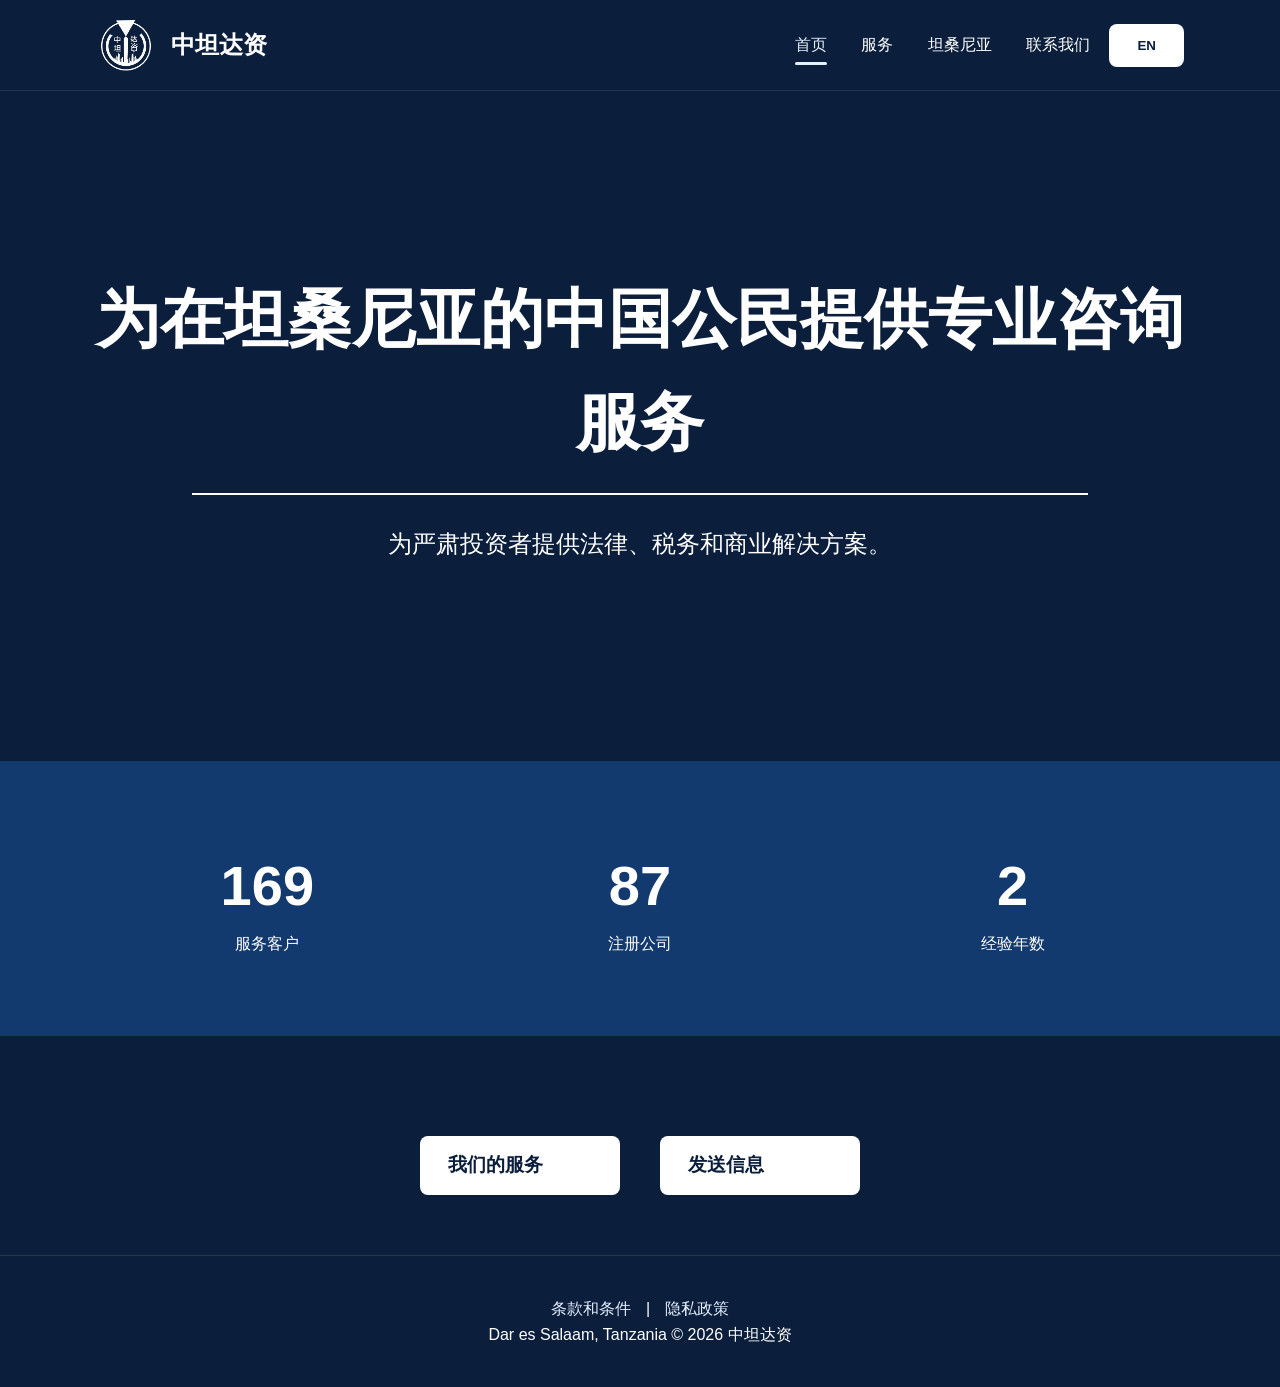
==== index.html @ 68878c4e "Fix horizontal rule styling in hero section for better alignment and display Co-authored-by: Copilot" ====
<!DOCTYPE html>
<html lang="en">
<head>
  <meta charset="UTF-8">
  <meta name="viewport" content="width=device-width, initial-scale=1.0">
  <title>中坦达资 | HOME PAGE</title>
  <link rel="stylesheet" href="style.css">
  <link rel="icon" href="images/favicon.ico" type="image/x-icon">
  
  <style>
    /* Custom styles for the two-button arrangement on index */
    .button-container {
        display: flex;
        justify-content: center;
        gap: 40px;
        padding: 60px 0;
        background: var(--navy);
    }
    .btn-large {
        min-width: 200px;
        font-size: 1.2rem !important;
        font-weight: bold;
        text-transform: uppercase;
    }
  </style>
</head>

<body>

<header class="header">
  <div class="container flex">
    <div class="logo">
        <img src="images/logo.png" alt="中坦达资logo">
        <h2>中坦达资</h2>
    </div>

    <nav>
      <a href="index.html" class="active" data-en="Home" data-zh="首页"></a>
      <a href="services.html" data-en="Services" data-zh="服务"></a>
      <a href="tanzania.html" data-en="Tanzania" data-zh="坦桑尼亚"></a>
      <a href="contact.html" data-en="Contact Us" data-zh="联系我们"></a>
      <button id="langToggle">中文</button>
    </nav>

     <button id="hamburger">☰</button>
  </div>

  <div id="mobileMenu" class="mobile-menu">
    <div class="mobile-content">
      <span class="close-menu" onclick="closeMenu()">×</span>
      <nav class="mobile-nav">
        <a href="index.html" data-en="Home" data-zh="首页" onclick="closeMenu()"></a>
        <a href="services.html" data-en="Services" data-zh="服务" onclick="closeMenu()"></a>
        <a href="tanzania.html" data-en="Tanzania" data-zh="坦桑尼亚" onclick="closeMenu()"></a>
        <a href="contact.html" data-en="Contact Us" data-zh="联系我们" onclick="closeMenu()"></a>
      </nav>
      <button id="langToggleMobile">中文</button>
    </div>
  </div>  
</header>

<main class="main-content">
  <section id="home" class="hero">
    <div class="overlay">
      <h1 style="font-size: 4rem; margin: 20px 70px;" 
          data-en="PROFESSIONAL CONSULTANCY FOR CHINESE CITIZENS IN TANZANIA"
          data-zh="为在坦桑尼亚的中国公民提供专业咨询服务"></h1>
  <hr style="width:70%; margin: 0 auto 30px; border: 1px solid var(--white); display: block;">
      <p style="font-size: 1.5rem;"
         data-en="Legal, tax, and business solutions built for serious investors."
         data-zh="为严肃投资者提供法律、税务和商业解决方案。"></p>
    </div>
  </section>

  <section id="stats" class="section dark">
  <div class="container grid">
    <div class="stat">
      <h2 class="counter" data-target="169">0</h2>
      <p data-en="Clients Assisted" data-zh="服务客户"></p>
    </div>

    <div class="stat">
      <h2 class="counter" data-target="87">0</h2>
      <p data-en="Companies Registered" data-zh="注册公司"></p>
    </div>

    <div class="stat">
      <h2 class="counter" data-target="2">0</h2>
      <p data-en="Years Experience" data-zh="经验年数"></p>
    </div>
  </div>
</section>

<section class="button-container">
    <a href="services.html" class="btn btn-large" 
       data-en="Our Services" 
       data-zh="我们的服务"></a>
       
    <a href="contact.html" class="btn btn-large" 
       data-en="Send Message" 
       data-zh="发送信息"></a>
</section>
</main>

<footer class="footer">
  <p>
    <a href="#" onclick="openTerms()" data-en="Terms & Conditions" data-zh="条款和条件">Terms & Conditions</a> |
    <a href="#" onclick="openPrivacy()" data-en="Privacy Policy" data-zh="隐私政策">Privacy Policy</a>
  </p>
   <p>Dar es Salaam, Tanzania  ©️ 2026 中坦达资</p>
</footer>

<div id="termsPopup" class="popup">
  <div class="popup-content">
    <span class="close" onclick="closeTerms()">×</span>
    <h3>Terms & Conditions</h3>
    <p>This company is a private consultancy firm...</p>
  </div>
</div>

<div id="privacyPopup" class="popup">
  <div class="popup-content">
    <span class="close" onclick="closePrivacy()">×</span>
    <h3>Privacy Policy</h3>
    <p>We collect client information only for service delivery...</p>
  </div>
</div>

<script src="script.js"></script>
</body>
</html>
---- style.css ----
/* --- 1. VARIABLES & CORE SETTINGS --- */
:root {
    --navy: #0b1e3c;
    --navy-light: #123a6f;
    --paleblue: #e6f0ff;
    --white: #ffffff;
    --shadow: 0 4px 12px rgba(0, 0, 0, 0.2);
}

* {
    margin: 0;
    padding: 0;
    box-sizing: border-box;
    font-family: 'Segoe UI', Arial, sans-serif;
}

html {
    scroll-behavior: smooth;
}

body {
    min-height: 100vh;
    display: flex;
    flex-direction: column;
    background: var(--navy);
    color: var(--white);
    line-height: 1.6;
    overflow-x: hidden;
}

.main-content {
    flex: 1;
    display: flex;
    flex-direction: column;
    justify-content: center;
    gap: 40px;
}

.container {
    width: 85%;
    max-width: 1200px;
    margin: auto;
}

/* --- 2. SHARED HEADER & NAVIGATION --- */
.header {
    background: var(--navy);
    padding: 15px 0;
    position: sticky;
    top: 0;
    z-index: 1000;
    border-bottom: 1px solid rgba(255,255,255,0.1);
}

.flex {
    display: flex;
    justify-content: space-between;
    align-items: center;
}

.logo {
    display: flex;
    align-items: center;
    text-decoration: none;
    color: inherit;
}

.logo img {
    height: 60px;
    margin-right: 15px;
}

nav a {
    display: inline-block;
    margin: 0 15px;
    color: var(--white);
    text-decoration: none;
    font-weight: 500;
    position: relative;
    transition: color 0.3s;
}

nav a:hover,
nav a.active {
    color: var(--paleblue);
}

nav a.active::after {
    content: "";
    position: absolute;
    left: 0;
    right: 0;
    bottom: -8px;
    height: 3px;
    background: var(--paleblue);
    border-radius: 999px;
}

/* --- 3. HERO & SECTIONS --- */
.hero {
    height: 70vh;
    background: linear-gradient(rgba(11,30,60,0.7), rgba(11,30,60,0.85)), 
                url('images/1.jpg') no-repeat center center / cover;
    display: flex;
    justify-content: center;
    align-items: center;
    text-align: center;
}

.section {
    padding: 80px 0;
}

.dark {
    background: var(--navy-light);
}

/* --- 4. GRID & CARDS (Universal) --- */
.grid {
    display: grid;
    grid-template-columns: repeat(auto-fit, minmax(280px, 1fr));
    gap: 30px;
}

.card {
    background: var(--navy-light);
    padding: 30px;
    border-radius: 12px;
    transition: all 0.3s ease;
    border: 1px solid rgba(255,255,255,0.05);
}

.card:hover {
    transform: translateY(-10px);
    border-color: var(--paleblue);
    box-shadow: var(--shadow);
}

/* --- 5. STATS & COUNTERS --- */
.stat {
    text-align: center;
}

.counter {
    font-size: 3.5rem;
    font-weight: bold;
    display: block;
}

/* --- 6. BUTTONS & INTERACTIVES --- */
button, .btn, .btn-download, input[type="submit"] {
    background: var(--white);
    color: var(--navy);
    border: none;
    padding: 14px 28px;
    border-radius: 8px;
    cursor: pointer;
    font-weight: 600;
    text-decoration: none;
    display: inline-block;
    transition: all 0.3s ease;
}

button:hover, .btn:hover, input[type="submit"]:hover {
    background: var(--paleblue);
    transform: translateY(-2px);
    box-shadow: 0 5px 15px rgba(0,0,0,0.3);
}

/* --- 7. TEAM & LEADERSHIP --- */
.member-card {
    background: var(--navy-light);
    border-radius: 15px;
    width: 350px;
    text-align: center;
    padding: 40px 20px;
    border-top: 5px solid var(--paleblue);
}

.member-photo {
    width: 150px;
    height: 150px;
    border-radius: 50%;
    object-fit: cover;
    margin-bottom: 20px;
    border: 3px solid var(--white);
}

.member-name { color: var(--white); font-size: 1.5rem; margin-bottom: 5px; }
.member-position { color: var(--paleblue); font-weight: bold; display: block; margin-bottom: 15px; }
.member-desc { font-size: 0.9rem; opacity: 0.9; }

/* --- 8. TESTIMONIALS --- */
.testimonial-box {
    position: relative;
    max-width: 700px;
    margin: auto;
    height: 180px;
    border: 2px solid var(--paleblue);
    border-radius: 15px;
    padding: 30px;
    overflow: hidden;
}

.testimonial {
    position: absolute;
    width: calc(100% - 60px);
    opacity: 0;
    transition: all 0.8s ease;
    text-align: center;
}

.testimonial.active {
    opacity: 1;
}

/* --- 9. TANZANIA OPPORTUNITY CARDS --- */
.opportunity-card {
    background: var(--navy-light);
    border-radius: 12px;
    overflow: hidden;
    transition: transform 0.3s;
}

.opp-image { width: 100%; height: 200px; object-fit: cover; }
.opp-content { padding: 20px; }
.tag {
    background: var(--paleblue);
    color: var(--navy);
    padding: 4px 10px;
    border-radius: 4px;
    font-size: 0.75rem;
    font-weight: bold;
    margin-bottom: 10px;
    display: inline-block;
}

/* --- 10. FORMS & CONTACT --- */
.form-box {
    max-width: 600px;
    margin: 0 auto;
    background: rgba(255,255,255,0.03);
    padding: 40px;
    border-radius: 15px;
    border: 1px solid rgba(255,255,255,0.1);
}

.form-box input, .form-box select, .form-box textarea {
    width: 100%;
    padding: 12px;
    margin-bottom: 20px;
    background: var(--navy);
    border: 1px solid rgba(255,255,255,0.2);
    color: white;
    border-radius: 6px;
}

/* --- 11. DOWNLOADS --- */
.downloads-box {
    background: var(--navy-light);
    padding: 40px;
    border-radius: 15px;
    text-align: center;
}

.download-grid {
    display: flex;
    justify-content: center;
    gap: 20px;
    flex-wrap: wrap;
    margin-top: 20px;
}

/* --- 12. POPUPS --- */
.popup {
    display: none;
    position: fixed;
    top: 0; left: 0;
    width: 100%; height: 100%;
    background: rgba(11, 30, 60, 0.95);
    z-index: 2000;
}

.popup-content {
    background: var(--navy-light);
    padding: 40px;
    width: 90%;
    max-width: 500px;
    margin: 10% auto;
    border-radius: 10px;
    position: relative;
}

.close {
    position: absolute;
    top: 15px; right: 20px;
    font-size: 30px;
    cursor: pointer;
}

/* --- 13. FOOTER --- */
.footer {
    text-align: center;
    padding: 40px 0;
    background: var(--navy);
    border-top: 1px solid rgba(255,255,255,0.1);
}

.footer a { color: var(--paleblue); text-decoration: none; margin: 0 10px; }

/* --- 14. MOBILE MENU & RESPONSIVENESS --- */
#hamburger {
    display: none;
    font-size: 28px;
    background: none;
    color: white;
}

.mobile-menu {
    display: none;
    position: fixed;
    top: 0; left: 0;
    width: 100%; height: 100%;
    background: var(--navy);
    z-index: 3000;
    flex-direction: column;
    justify-content: center;
    align-items: center;
}

.mobile-nav {
    display: flex;
    flex-direction: column;
    gap: 30px;
    text-align: center;
}

.mobile-nav a { font-size: 1.5rem; }

@media (max-width: 768px) {
    nav { display: none; }
    #hamburger { display: block; }
    .hero h1 { font-size: 2rem !important; }
    .counter { font-size: 2.5rem; }
    .container { width: 90%; }
}
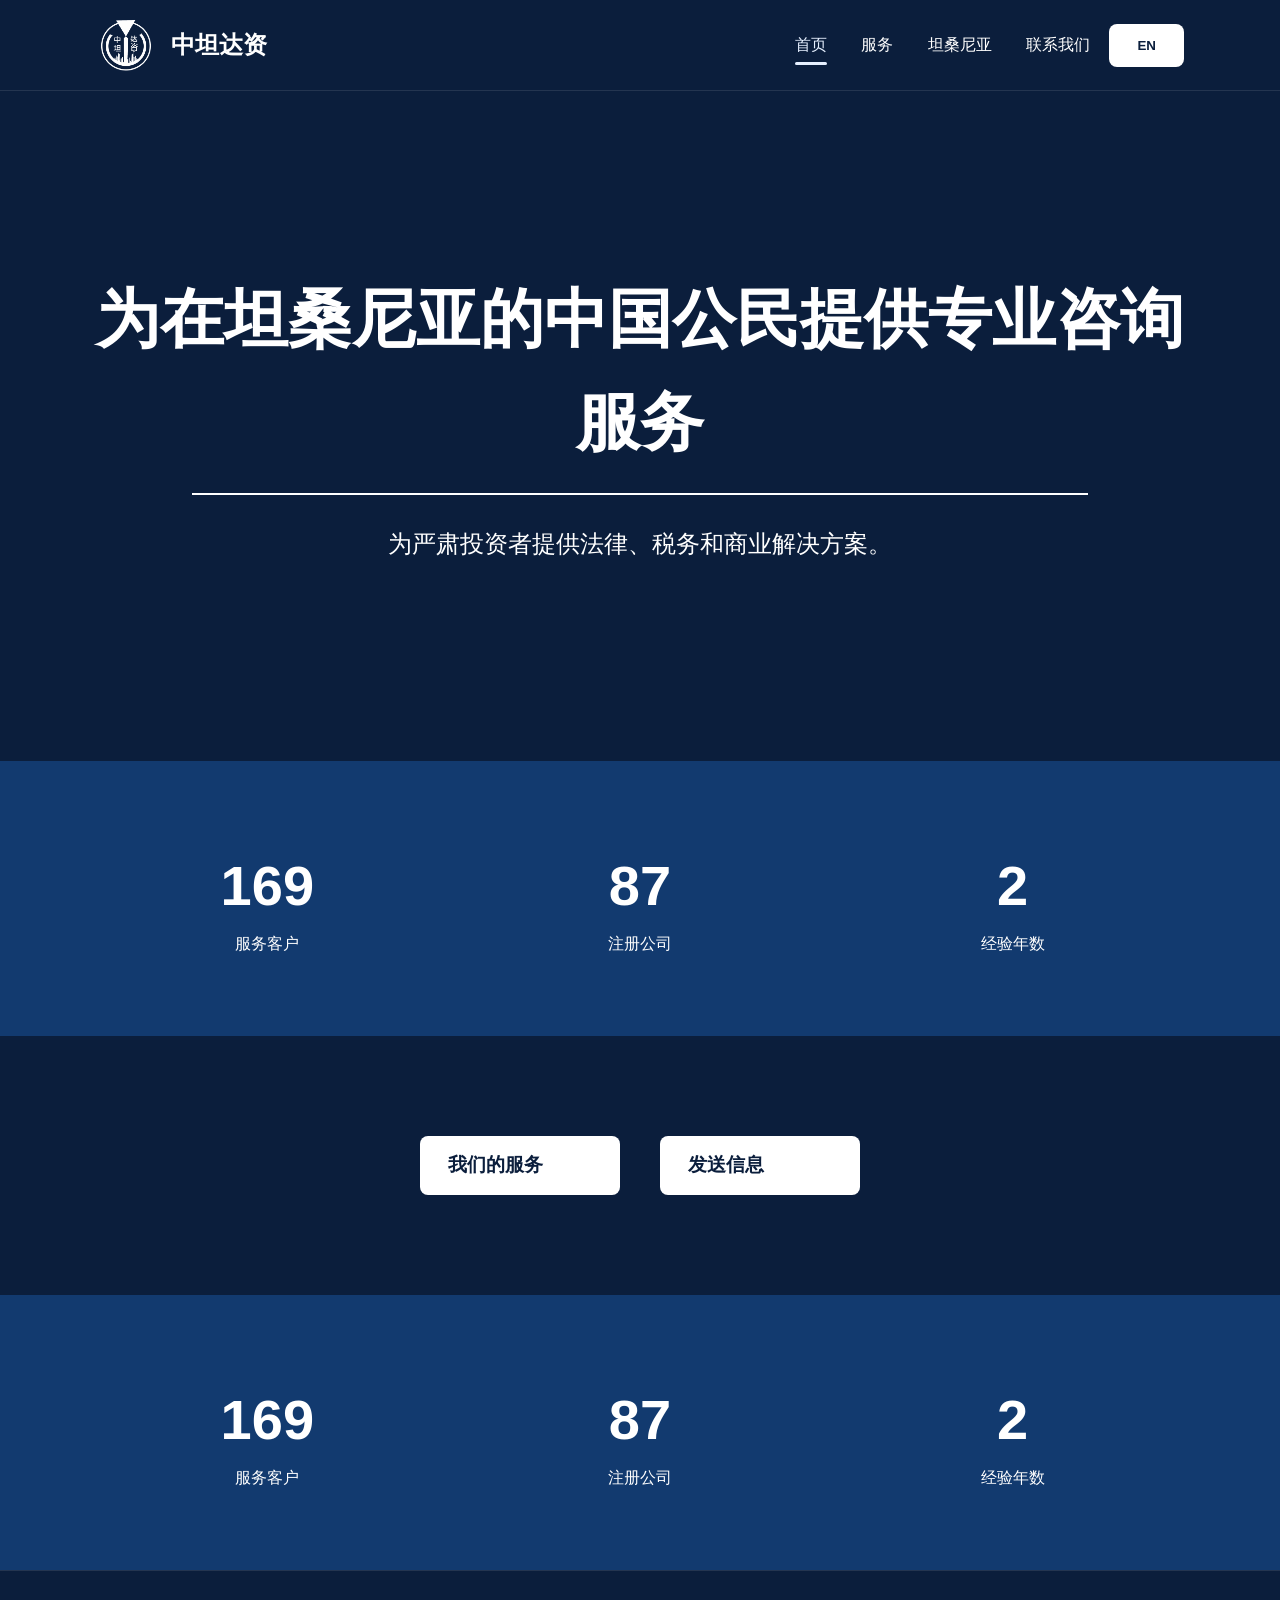
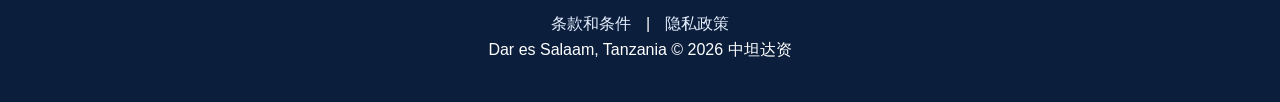
==== commit 3db54b1b: "Add statistics section with counters for clients assisted, companies registered, and years of experi" ====
--- a/index.html
+++ b/index.html
@@ -100,6 +100,25 @@
        data-en="Send Message" 
        data-zh="发送信息"></a>
 </section>
+
+<section id="stats" class="section dark">
+  <div class="container grid">
+    <div class="stat">
+      <h2 class="counter" data-target="169">0</h2>
+      <p data-en="Clients Assisted" data-zh="服务客户"></p>
+    </div>
+
+    <div class="stat">
+      <h2 class="counter" data-target="87">0</h2>
+      <p data-en="Companies Registered" data-zh="注册公司"></p>
+    </div>
+
+    <div class="stat">
+      <h2 class="counter" data-target="2">0</h2>
+      <p data-en="Years Experience" data-zh="经验年数"></p>
+    </div>
+  </div>
+</section>
 </main>
 
 <footer class="footer">
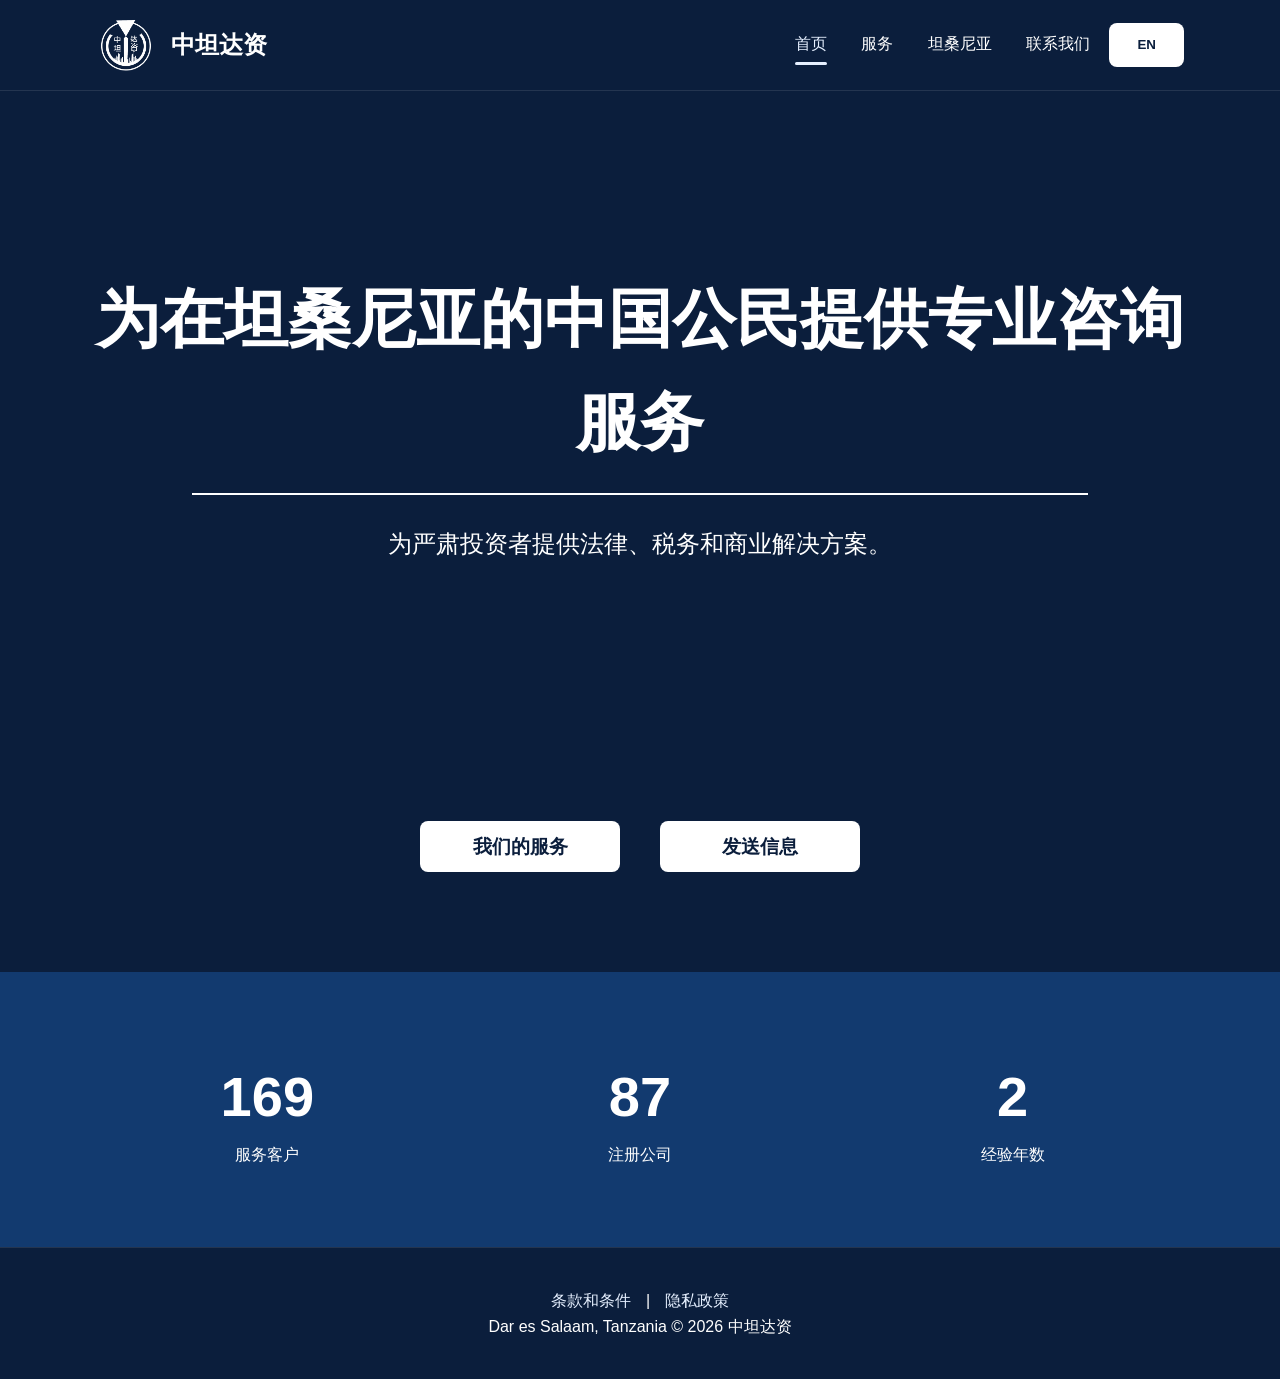
==== commit 434fe277: "Add detailed privacy policy popup and styles Remove the simple stats section and add a comprehensive" ====
--- a/index.html
+++ b/index.html
@@ -72,25 +72,6 @@
     </div>
   </section>
 
-  <section id="stats" class="section dark">
-  <div class="container grid">
-    <div class="stat">
-      <h2 class="counter" data-target="169">0</h2>
-      <p data-en="Clients Assisted" data-zh="服务客户"></p>
-    </div>
-
-    <div class="stat">
-      <h2 class="counter" data-target="87">0</h2>
-      <p data-en="Companies Registered" data-zh="注册公司"></p>
-    </div>
-
-    <div class="stat">
-      <h2 class="counter" data-target="2">0</h2>
-      <p data-en="Years Experience" data-zh="经验年数"></p>
-    </div>
-  </div>
-</section>
-
 <section class="button-container">
     <a href="services.html" class="btn btn-large" 
        data-en="Our Services" 
@@ -140,8 +121,54 @@
 <div id="privacyPopup" class="popup">
   <div class="popup-content">
     <span class="close" onclick="closePrivacy()">×</span>
-    <h3>Privacy Policy</h3>
-    <p>We collect client information only for service delivery...</p>
+    <h3 data-en="Privacy Policy" data-zh="隐私政策">Privacy Policy</h3>
+    <p data-en="At Zhong Tan Da Zi, we respect your privacy and protect your personal information you share with us when providing professional legal, tax and business consultancy services in Tanzania." data-zh="在中坦达资，我们尊重您的隐私并保护您在我们提供坦桑尼亚专业法律、税务和商业咨询服务时分享的个人信息。">At Zhong Tan Da Zi, we respect your privacy and protect your personal information you share with us when providing professional legal, tax and business consultancy services in Tanzania.</p>
+
+    <div class="policy-section">
+      <h4 data-en="What we collect" data-zh="我们收集的信息">What we collect</h4>
+      <ul>
+        <li data-en="Name, contact details and company information" data-zh="姓名、联系方式和公司信息">Name, contact details and company information</li>
+        <li data-en="Identity documents, visa and work permit data" data-zh="身份证件、签证和工作许可资料">Identity documents, visa and work permit data</li>
+        <li data-en="Business plans, tax details and legal filings" data-zh="商业计划、税务信息和法律申报资料">Business plans, tax details and legal filings</li>
+        <li data-en="Communications and documents required for service delivery" data-zh="服务所需的沟通记录和文件">Communications and documents required for service delivery</li>
+      </ul>
+    </div>
+
+    <div class="policy-section">
+      <h4 data-en="Why we collect it" data-zh="我们为什么收集">Why we collect it</h4>
+      <ul>
+        <li data-en="To deliver company registration, tax and legal support" data-zh="为提供公司注册、税务和法律支持">To deliver company registration, tax and legal support</li>
+        <li data-en="To prepare applications, filings and client documents" data-zh="为准备申请、申报和客户文件">To prepare applications, filings and client documents</li>
+        <li data-en="To communicate clearly and manage ongoing services" data-zh="为清晰沟通并管理持续服务">To communicate clearly and manage ongoing services</li>
+        <li data-en="To comply with Tanzanian regulatory and accounting needs" data-zh="为遵守坦桑尼亚监管和会计要求">To comply with Tanzanian regulatory and accounting needs</li>
+      </ul>
+    </div>
+
+    <div class="policy-section">
+      <h4 data-en="How we protect it" data-zh="我们如何保护信息">How we protect it</h4>
+      <ul>
+        <li data-en="We keep client information confidential" data-zh="我们将客户信息保密">We keep client information confidential</li>
+        <li data-en="Only authorized staff access your data" data-zh="只有授权人员可以访问您的数据">Only authorized staff access your data</li>
+        <li data-en="We store information securely and responsibly" data-zh="我们安全且负责地存储信息">We store information securely and responsibly</li>
+      </ul>
+    </div>
+
+    <div class="policy-section">
+      <h4 data-en="Data sharing" data-zh="数据共享">Data sharing</h4>
+      <ul>
+        <li data-en="We do not sell or rent your personal data" data-zh="我们不会出售或出租您的个人数据">We do not sell or rent your personal data</li>
+        <li data-en="We may share information with authorities or partners only when needed to complete service delivery" data-zh="我们仅在完成服务交付所需时与主管部门或合作伙伴共享信息">We may share information with authorities or partners only when needed to complete service delivery</li>
+        <li data-en="We obtain your approval before sharing data outside the company unless legally required" data-zh="除非法律要求，否则我们会在共享公司外信息前征得您的同意">We obtain your approval before sharing data outside the company unless legally required</li>
+      </ul>
+    </div>
+
+    <div class="policy-section">
+      <h4 data-en="Your rights" data-zh="您的权利">Your rights</h4>
+      <ul>
+        <li data-en="You can request access, correction or deletion of your information" data-zh="您可以请求访问、更正或删除您的信息">You can request access, correction or deletion of your information</li>
+        <li data-en="Contact us anytime to update your details or ask privacy questions" data-zh="随时联系我们以更新您的信息或咨询隐私问题">Contact us anytime to update your details or ask privacy questions</li>
+      </ul>
+    </div>
   </div>
 </div>
 
--- a/style.css
+++ b/style.css
@@ -157,7 +157,11 @@
     cursor: pointer;
     font-weight: 600;
     text-decoration: none;
-    display: inline-block;
+    display: inline-flex;
+    align-items: center;
+    justify-content: center;
+    text-align: center;
+    line-height: 1.2;
     transition: all 0.3s ease;
 }
 
@@ -285,10 +289,60 @@
     background: var(--navy-light);
     padding: 40px;
     width: 90%;
-    max-width: 500px;
-    margin: 10% auto;
-    border-radius: 10px;
+    max-width: 520px;
+    margin: 8% auto;
+    border-radius: 18px;
     position: relative;
+    box-shadow: 0 20px 60px rgba(0,0,0,0.35);
+    max-height: 80vh;
+    overflow-y: auto;
+}
+
+.popup-content h3 {
+    margin-bottom: 18px;
+    font-size: 2rem;
+    letter-spacing: 0.03em;
+}
+
+.popup-content p {
+    margin-bottom: 20px;
+    line-height: 1.8;
+    opacity: 0.95;
+}
+
+.popup-content h4 {
+    margin: 22px 0 12px;
+    font-size: 0.95rem;
+    color: var(--paleblue);
+    text-transform: uppercase;
+    letter-spacing: 0.12em;
+}
+
+.popup-content ul {
+    list-style: none;
+    padding-left: 0;
+    margin: 0;
+}
+
+.popup-content li {
+    position: relative;
+    padding-left: 24px;
+    margin-bottom: 12px;
+    line-height: 1.6;
+}
+
+.popup-content li::before {
+    content: "•";
+    position: absolute;
+    left: 0;
+    top: 0;
+    color: var(--white);
+    font-size: 1.2rem;
+    line-height: 1;
+}
+
+.policy-section:last-child {
+    margin-bottom: 0;
 }
 
 .close {
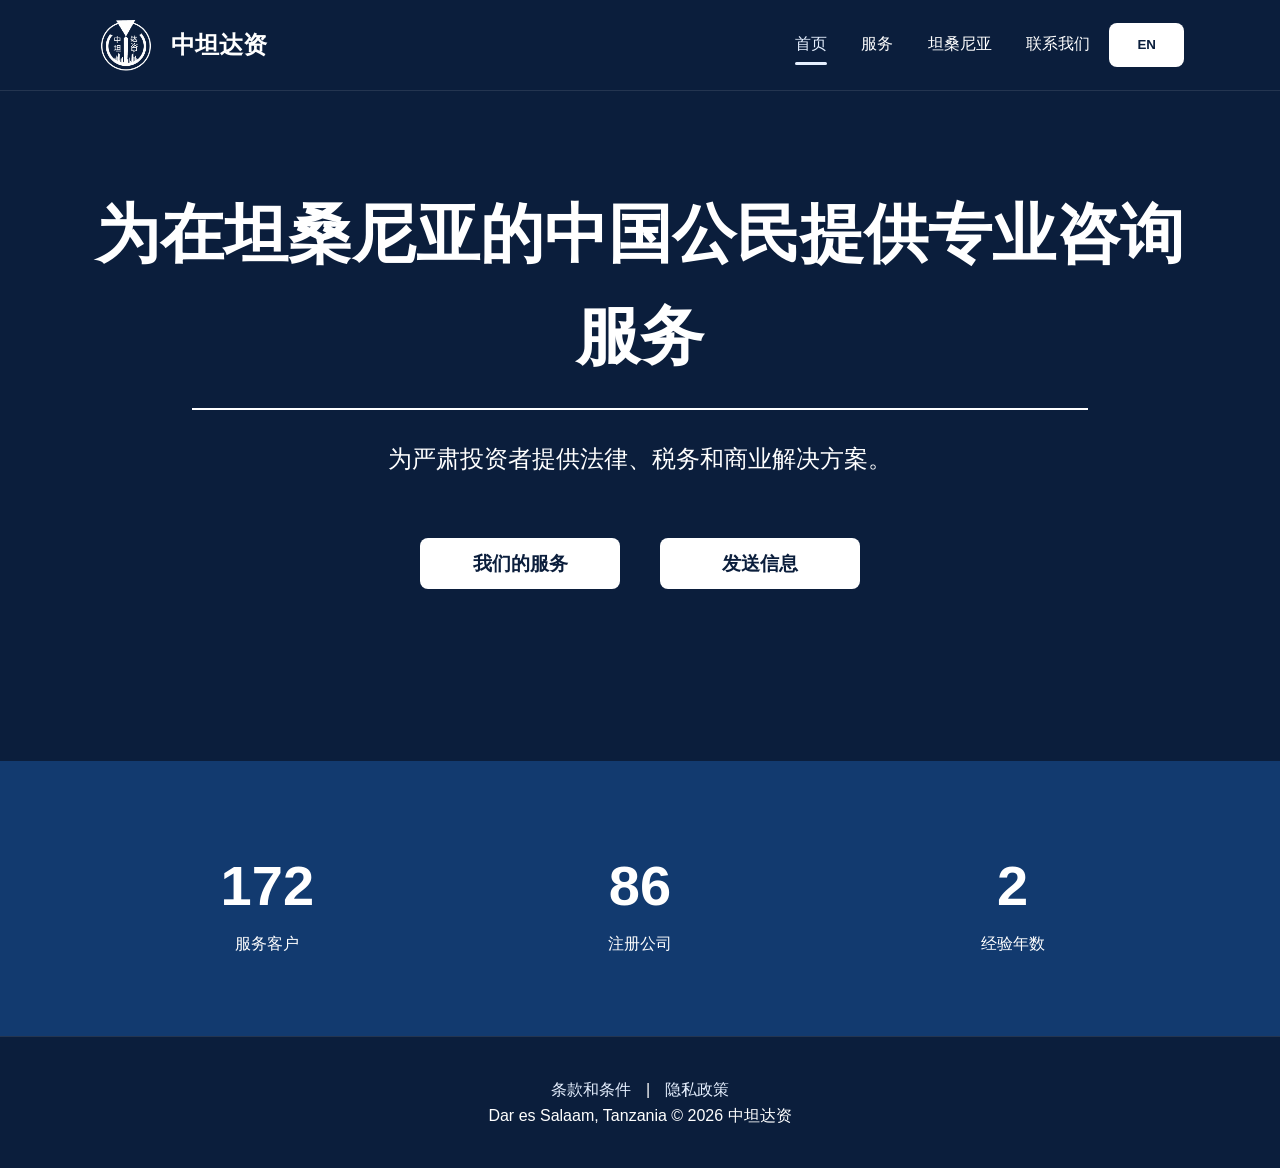
==== commit 880a36a5: "Fix indentation and structure of button container in hero section" ====
--- a/index.html
+++ b/index.html
@@ -69,10 +69,7 @@
       <p style="font-size: 1.5rem;"
          data-en="Legal, tax, and business solutions built for serious investors."
          data-zh="为严肃投资者提供法律、税务和商业解决方案。"></p>
-    </div>
-  </section>
-
-<section class="button-container">
+         <section class="button-container">
     <a href="services.html" class="btn btn-large" 
        data-en="Our Services" 
        data-zh="我们的服务"></a>
@@ -81,6 +78,8 @@
        data-en="Send Message" 
        data-zh="发送信息"></a>
 </section>
+    </div>
+  </section>
 
 <section id="stats" class="section dark">
   <div class="container grid">
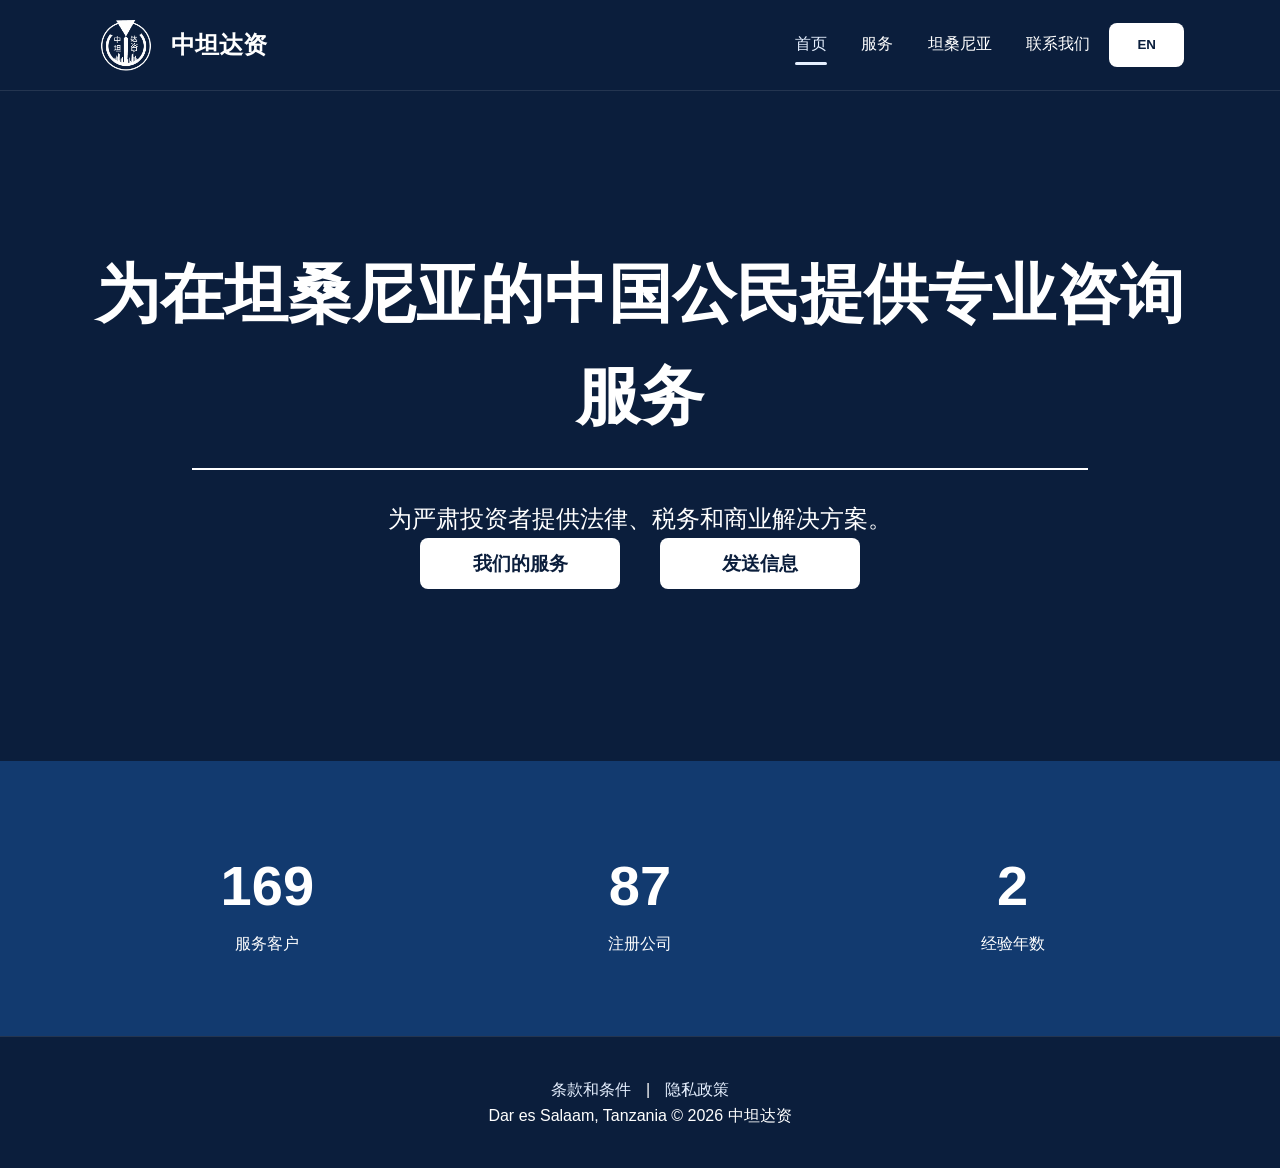
==== commit b9a0c5c9: "Change button container background to transparent for improved design Co-authored-by: Copilot <copil" ====
--- a/index.html
+++ b/index.html
@@ -13,8 +13,7 @@
         display: flex;
         justify-content: center;
         gap: 40px;
-        padding: 60px 0;
-        background: var(--navy);
+        background: transparent;
     }
     .btn-large {
         min-width: 200px;
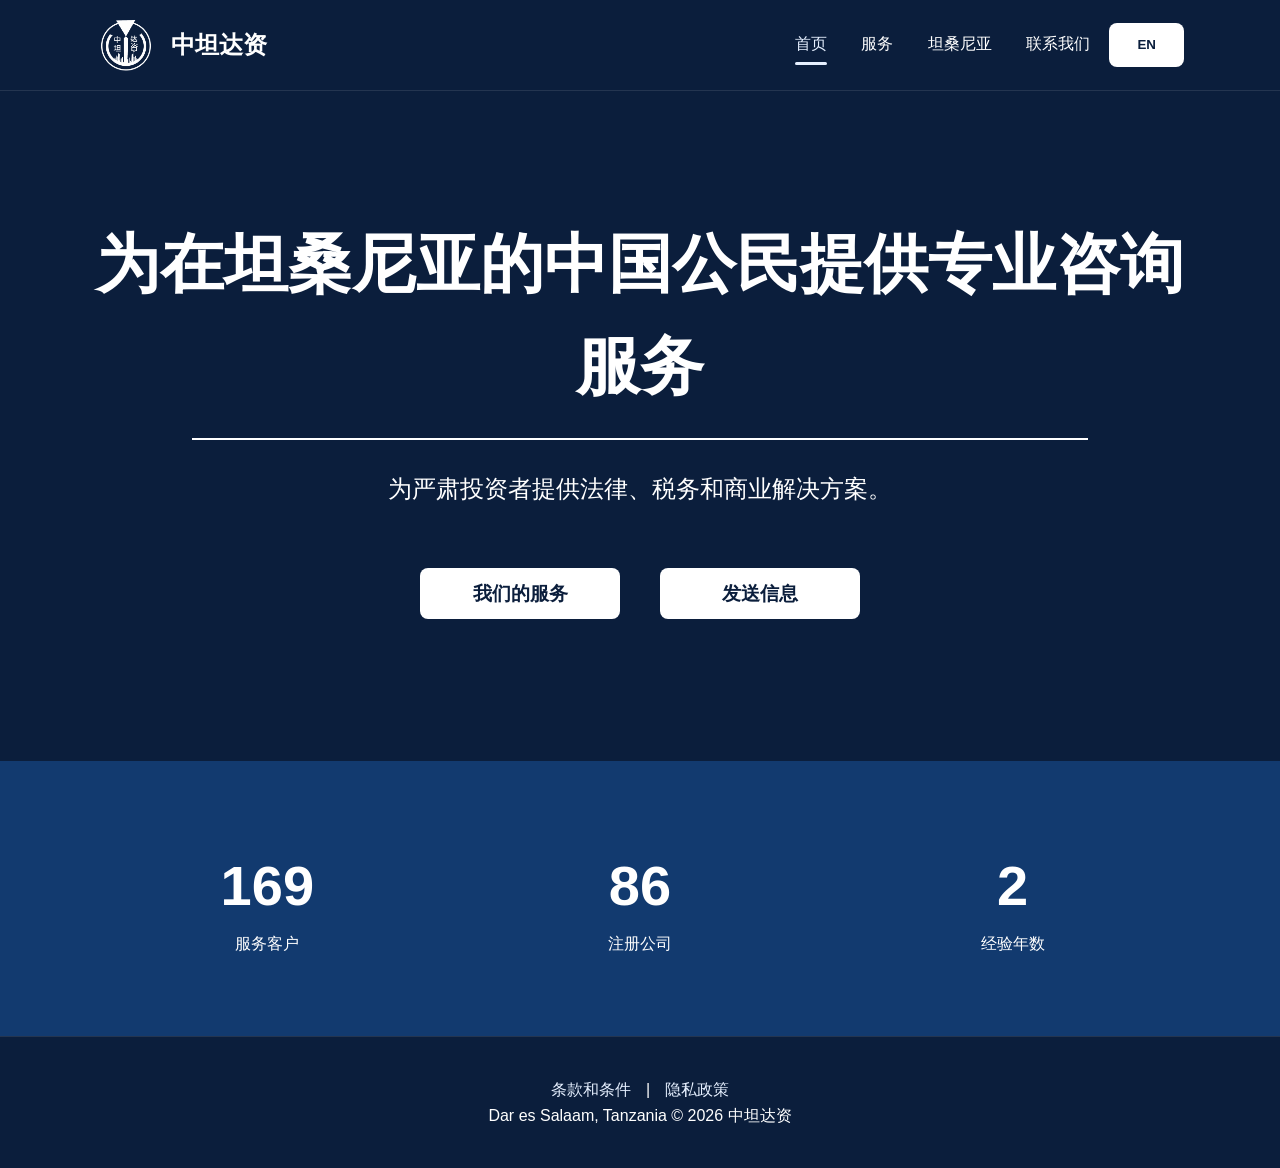
==== commit 83d9f621: "Add padding to button container for improved layout" ====
--- a/index.html
+++ b/index.html
@@ -13,6 +13,7 @@
         display: flex;
         justify-content: center;
         gap: 40px;
+        padding-top: 60px;
         background: transparent;
     }
     .btn-large {
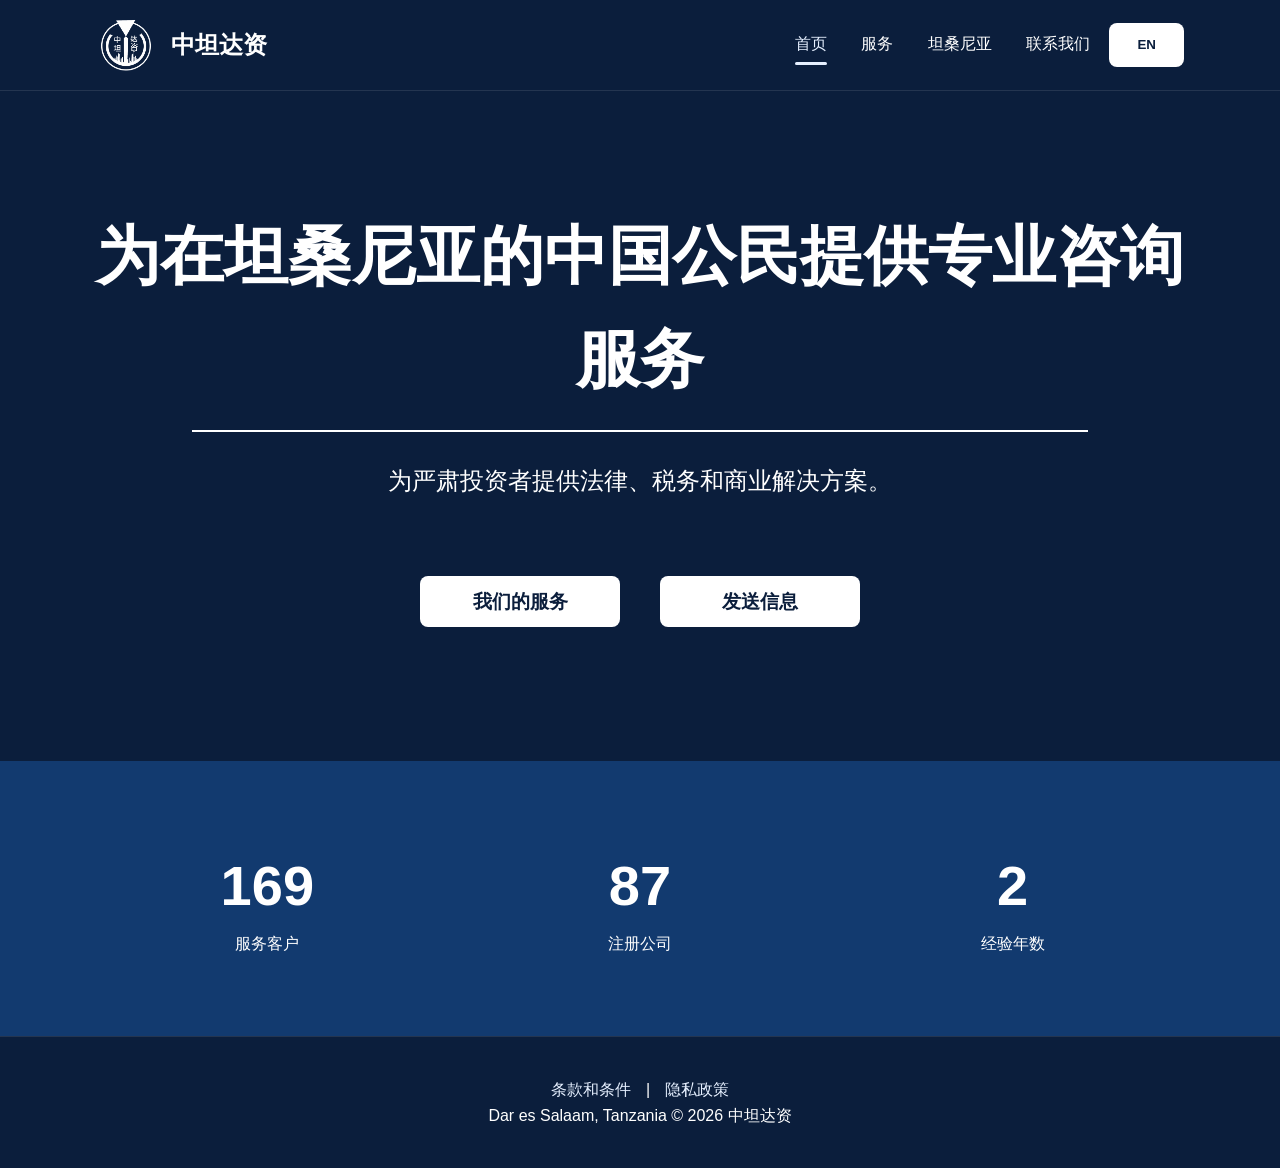
==== commit 2d68999a: "Increase padding-top in button container for improved spacing" ====
--- a/index.html
+++ b/index.html
@@ -13,7 +13,7 @@
         display: flex;
         justify-content: center;
         gap: 40px;
-        padding-top: 60px;
+        padding-top: 75px;
         background: transparent;
     }
     .btn-large {
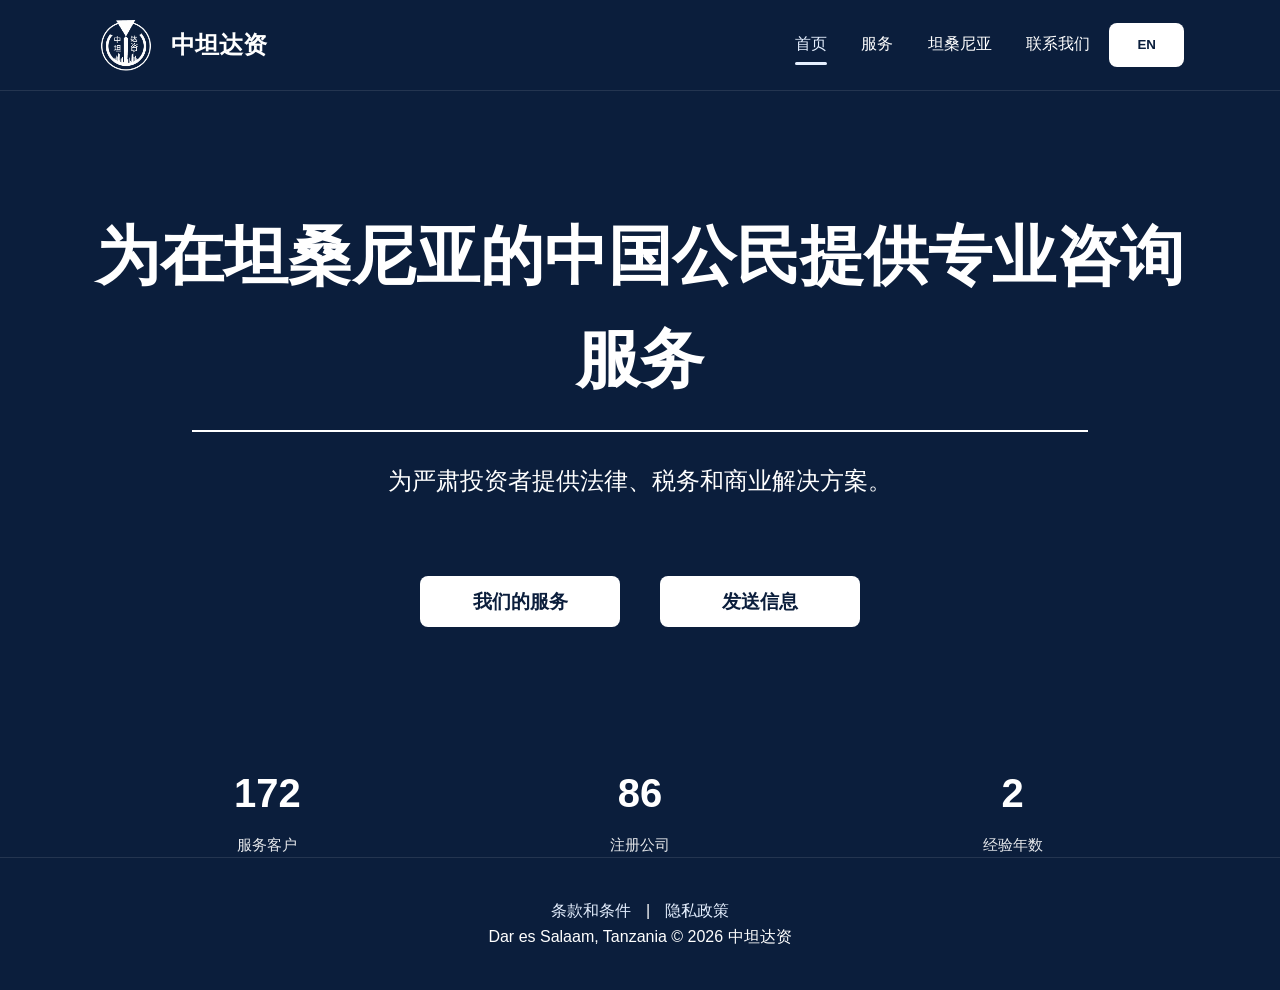
==== commit 7119ab18: "Adjust font sizes and spacing for stats section for improved readability Co-authored-by: Copilot <co" ====
--- a/index.html
+++ b/index.html
@@ -38,7 +38,7 @@
       <a href="index.html" class="active" data-en="Home" data-zh="首页"></a>
       <a href="services.html" data-en="Services" data-zh="服务"></a>
       <a href="tanzania.html" data-en="Tanzania" data-zh="坦桑尼亚"></a>
-      <a href="contact.html" data-en="Contact Us" data-zh="联系我们"></a>
+      <a href="contact.html" data-en="Contact us" data-zh="联系我们"></a>
       <button id="langToggle">中文</button>
     </nav>
 
@@ -52,7 +52,7 @@
         <a href="index.html" data-en="Home" data-zh="首页" onclick="closeMenu()"></a>
         <a href="services.html" data-en="Services" data-zh="服务" onclick="closeMenu()"></a>
         <a href="tanzania.html" data-en="Tanzania" data-zh="坦桑尼亚" onclick="closeMenu()"></a>
-        <a href="contact.html" data-en="Contact Us" data-zh="联系我们" onclick="closeMenu()"></a>
+        <a href="contact.html" data-en="Contact us" data-zh="联系我们" onclick="closeMenu()"></a>
       </nav>
       <button id="langToggleMobile">中文</button>
     </div>
--- a/style.css
+++ b/style.css
@@ -139,12 +139,25 @@
 /* --- 5. STATS & COUNTERS --- */
 .stat {
     text-align: center;
+    font-size: 0.95rem;
+}
+
+#stats {
+    padding: 0;
+    margin: 0;
+    background: linear-gradient(to bottom, var(--navy) 0%, transparent 50%, var(--navy) 100%);
+    border: none;
 }
 
 .counter {
-    font-size: 3.5rem;
+    font-size: 2.5rem;
     font-weight: bold;
     display: block;
+}
+
+.stat p {
+    margin-top: 0.5rem;
+    opacity: 0.9;
 }
 
 /* --- 6. BUTTONS & INTERACTIVES --- */
